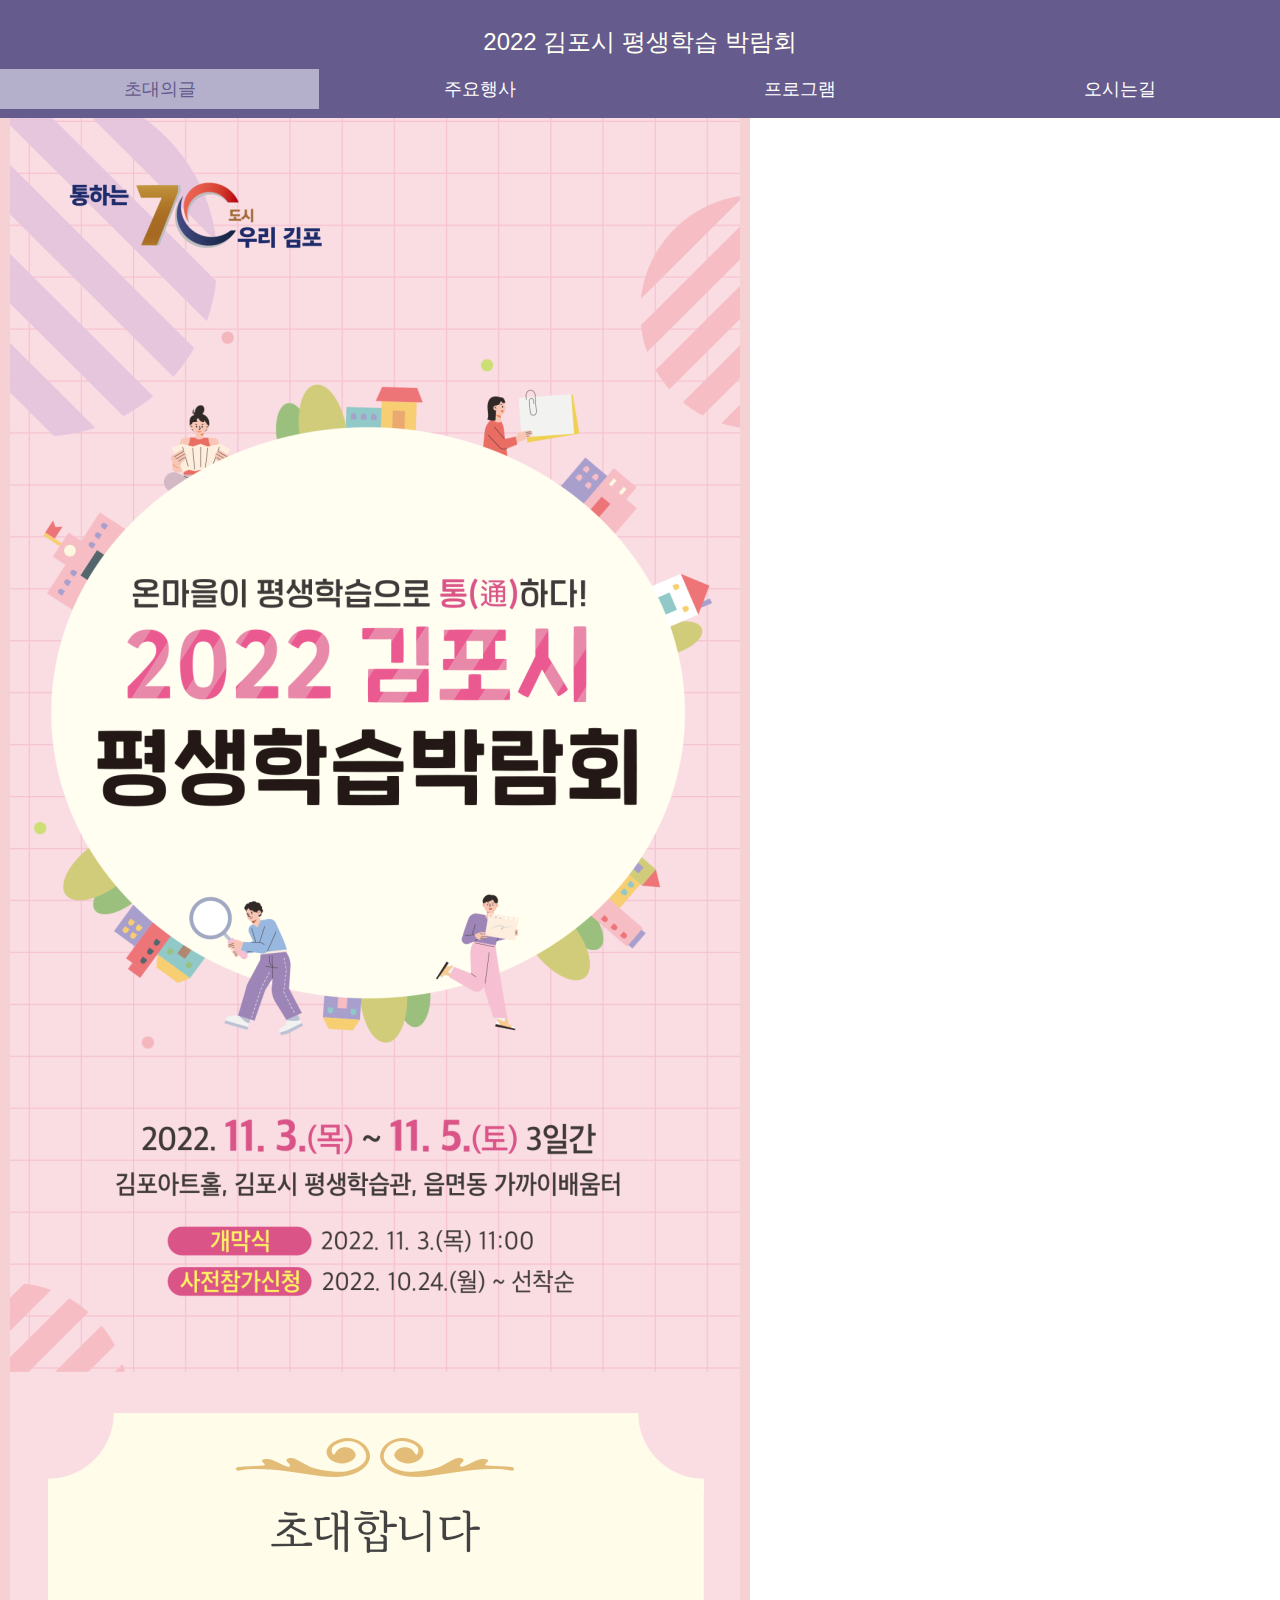
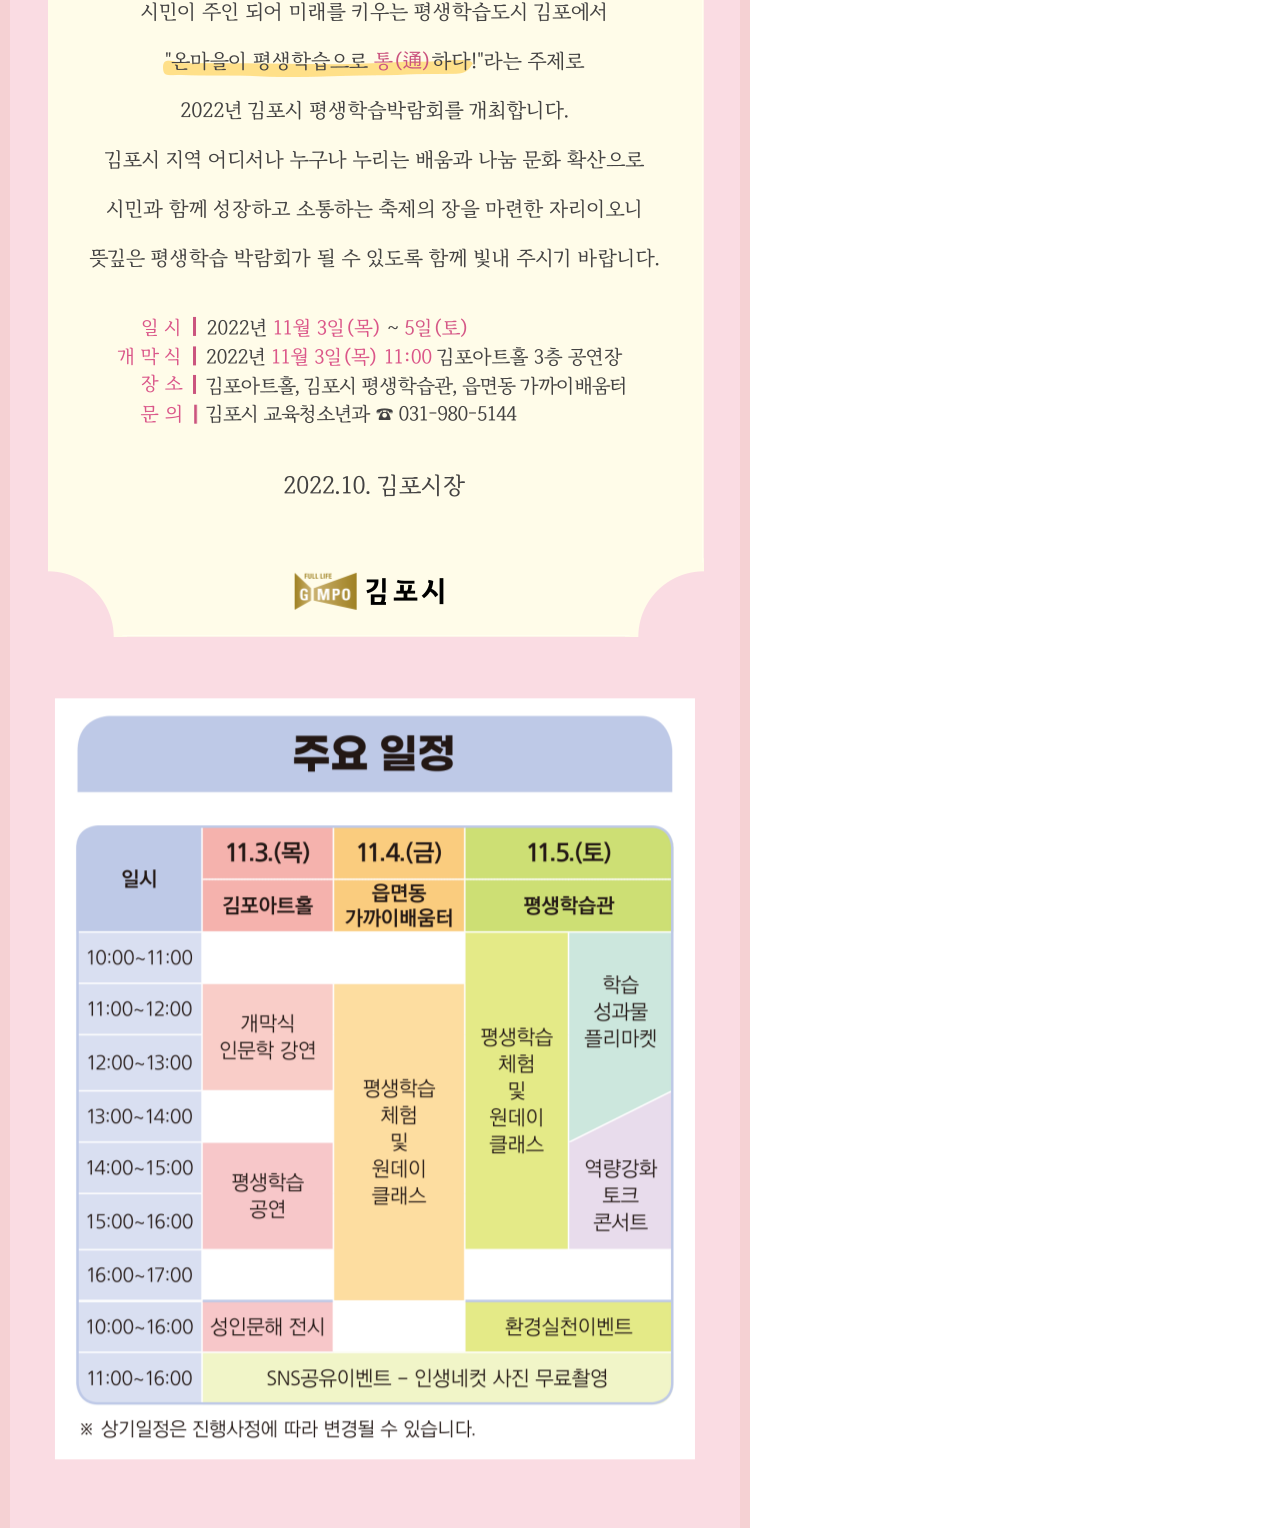
==== index.html @ 52c3a57b "Add files via upload" ====
<html doctype="html5">

<head>
	<meta charset="UTF-8" />
	<meta name="viewport" content="width=device-width,initial-scale=1.0,minimum-scale=1.0,maximum-scale=1.0,user-scalable=no,viewport-fit=cover"/>
	<link rel="stylesheet" type="text/css" href="./css/style.css"/>
</head>

<body>
	<div id="wrapper">
		<header>
			<div class="heading">2022 김포시 평생학습 박람회</div>
			<div class="nav container">
				<div class="item nav-item focus"><a href="./index.html">초대의글</a></div>
				<div class="item nav-item"><a href="./page2.html">주요행사</a></div>
				<div class="item nav-item"><a href="./page3.html">프로그램</a></div>
				<div class="item nav-item"><a href="./page4.html">오시는길</a></div>
			</div>
		</header>
		<div class="dummy-header"></div>
		<article class="cont ac01">
			<div class="image">
				<img src="imgs/page01.png"/>
			</div>
		</article>
	</div>
</body>

</html>
---- css/style.css ----
html, body, ul, ol, li, a, div, img, span, nav, article,
h1, h2, h3, h4, h5, h6, dd, dt, dl {
  margin: 0;
  padding: 0;
}

div.image {
  text-align: center;
}

#eventImage {
  margin: 40px 0;
}

img {
  max-width: 100%;
  max-height: auto;
}

img.mw {
  max-width: 90%;
}

h1, h2, h3, h4, h5, h6, body, div {
  font-family: "Noto Sans KR", "Noto Sans", "Malgul Gothic", sans-serif;
}

#wrapper {
  max-width: 750px;
  margin: 0px;
  padding: 0;
  width: 100%;
}

header .heading {
  text-align: center;
}

.dummy-header {
  margin: 0;
  padding: 0;
  height: 108px;
  background-color: #f5d1d3;
}

header {
  width: 100%;
  height: 108px;
  padding: 10px 0 0 0;
  position: fixed;
  left: 0px;
  top: 0px;
  z-index: 999;
  background-color: #655b8d;
}

header .heading {
  font-family: "Noto Sans KR", "Noto Sans", "Malgul Gothic", sans-serif;
  font-size: 24px;
  padding-top: 16px;
  color: #fffef1;
  margin-bottom: 0.2em;
}

header .nav {
  display: flex;
  flex-flow: row;
  justify-content: center;
  width: 100%;
  margin-top: 11px;
}

header .nav .item {
  text-align: center;
  flex-grow: 1;
  padding: 8px 0;
  background-color: #655b8d;
  color: red;
  margin-right: 1px;
}

header .nav .item a {
  font-size: 18px;
  text-align: center;
  text-decoration: none;
  color: #fff;
}

header .nav .item.focus {
  background-color: #b4afcb;
}

header .nav .item.focus a {
  color: #655b8d;
}

article {
  padding: 10em 0 auto 0;
  margin: 0;
  min-height: 800px;
  width: 100%;
}

article h1, article h2, article h3, article h4 {
  color: #655b8d;
}

article.ac01 {
  background-color: #f5d1d3;
}

article.ac02 {
  background-color: #fff;
}

article h1, article h2, article h3 {
  display: block;
  padding: 1em 0 0.4em 1em;
}

article .notebox {
  margin: 1em;
  padding: 1em;
  border-radius: 8px;
  border: 1px solid #655b8d;
  background-color: #fff;
  color: #655b8d;
}

.maps {
  width: 90%;
  padding: 5%;
  max-height: 500px;
}

.maps iframe {
  width: 100%;
  height: 100%;
}
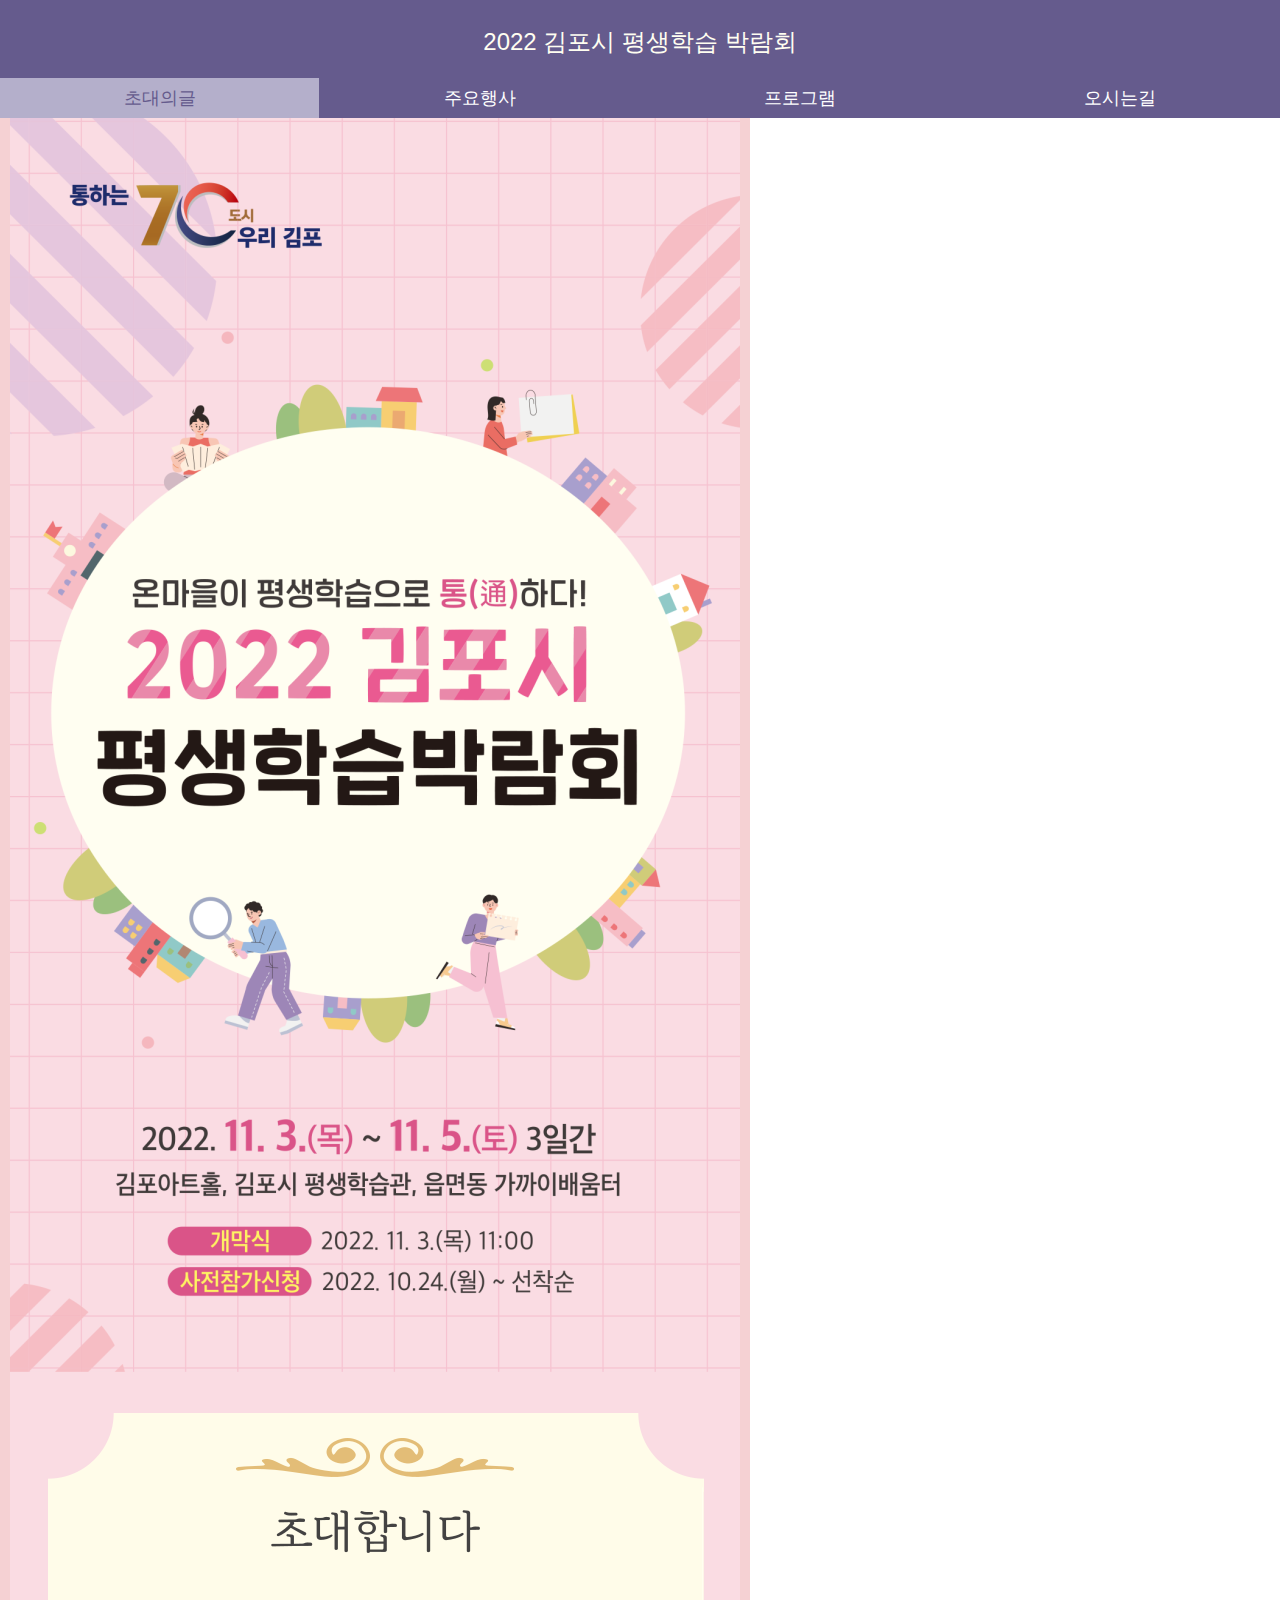
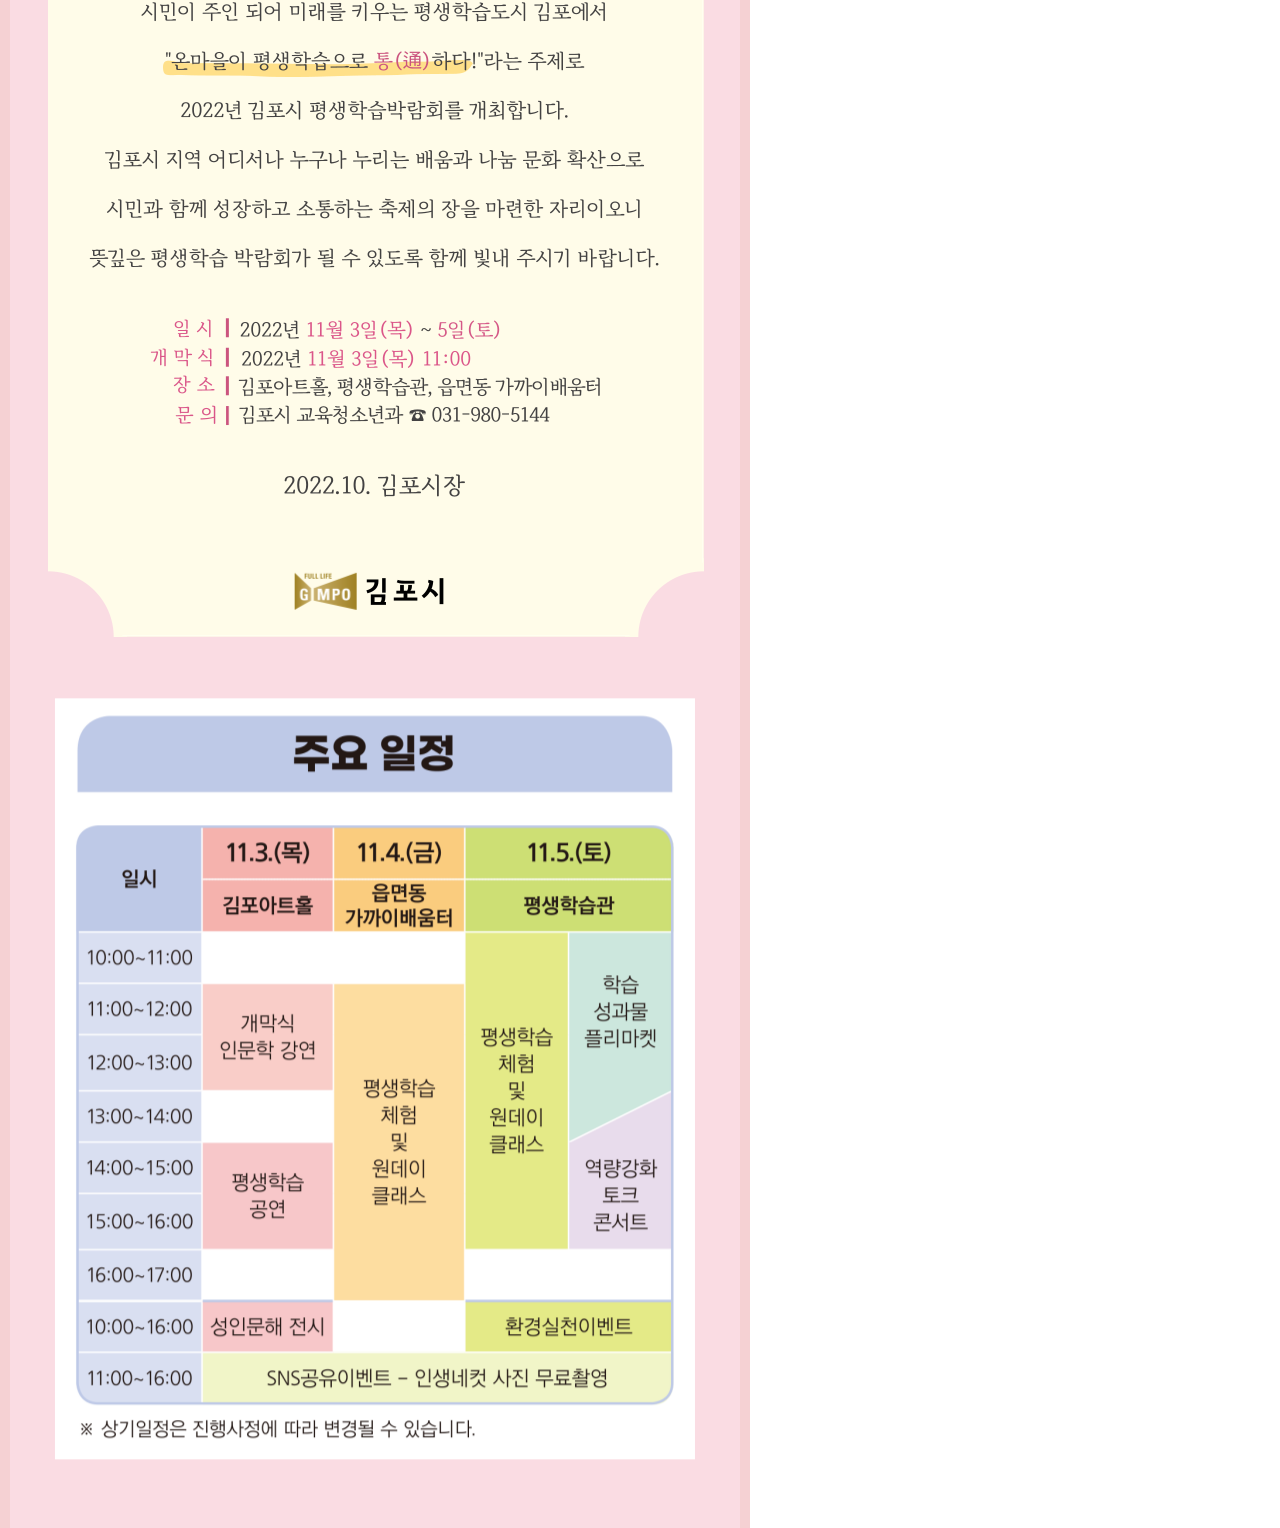
==== commit deb11e25: "Update index.html" ====
--- a/index.html
+++ b/index.html
@@ -3,6 +3,11 @@
 <head>
 	<meta charset="UTF-8" />
 	<meta name="viewport" content="width=device-width,initial-scale=1.0,minimum-scale=1.0,maximum-scale=1.0,user-scalable=no,viewport-fit=cover"/>
+	<meta property="og:url" content="http://gimpo-edu.github.io/index.html" />
+	<meta property="og:title" content="2022 김포시 평생학습 박람회" />
+	<meta property="og:description" content="11.3.(목) ~ 11.5.(토) 3일간 김포아트홀, 김포시 평생학습관, 읍면동 가까이배움터" />
+	<meta property="og:image" content="http://gimpo-edu.github.io/imgs/thumb.png" />
+	<title>2022 김포시 평생학습 박람회</title>
 	<link rel="stylesheet" type="text/css" href="./css/style.css"/>
 </head>
 
--- a/css/style.css
+++ b/css/style.css
@@ -62,7 +62,14 @@
   margin-bottom: 0.2em;
 }
 
+header .heading a {
+  text-decoration: none;
+  color: #fffef1;
+}
+
 header .nav {
+  position: absolute;
+  bottom: 0;
   display: flex;
   flex-flow: row;
   justify-content: center;
@@ -137,3 +144,4 @@
   width: 100%;
   height: 100%;
 }
+
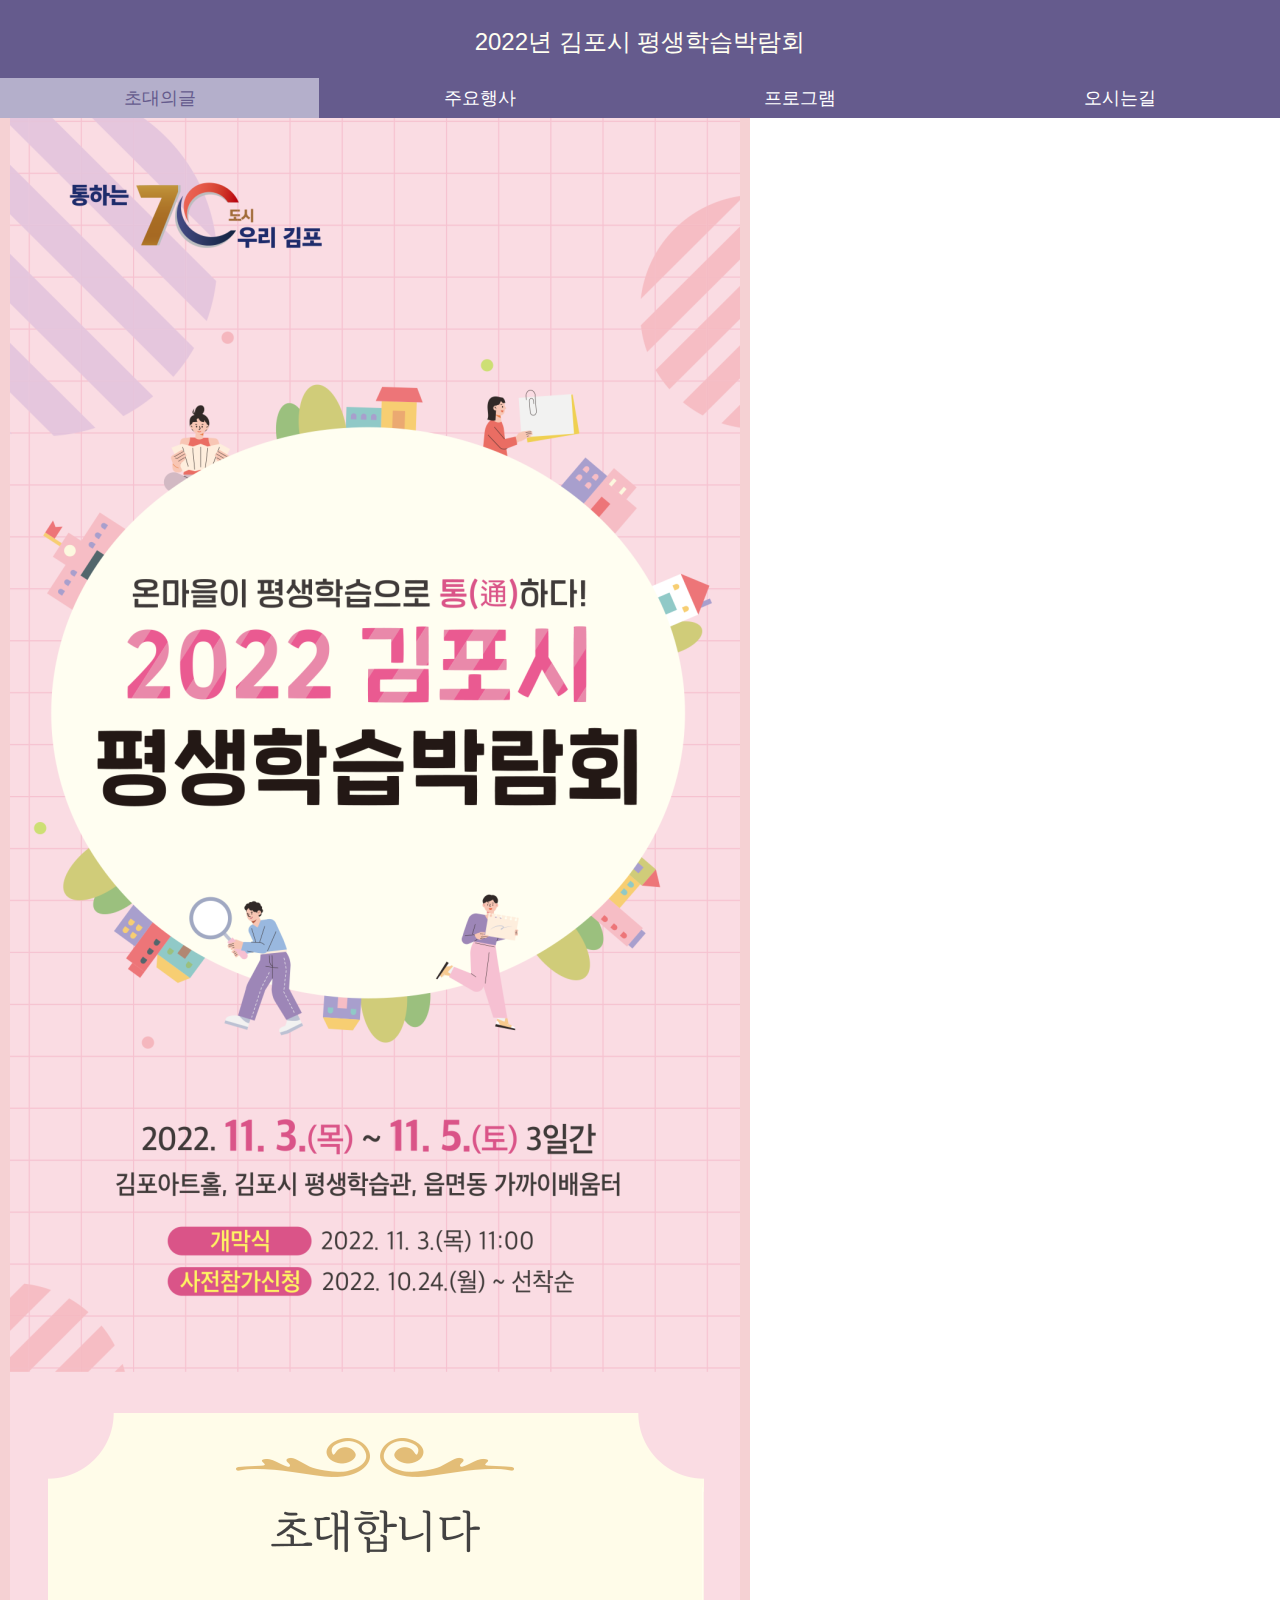
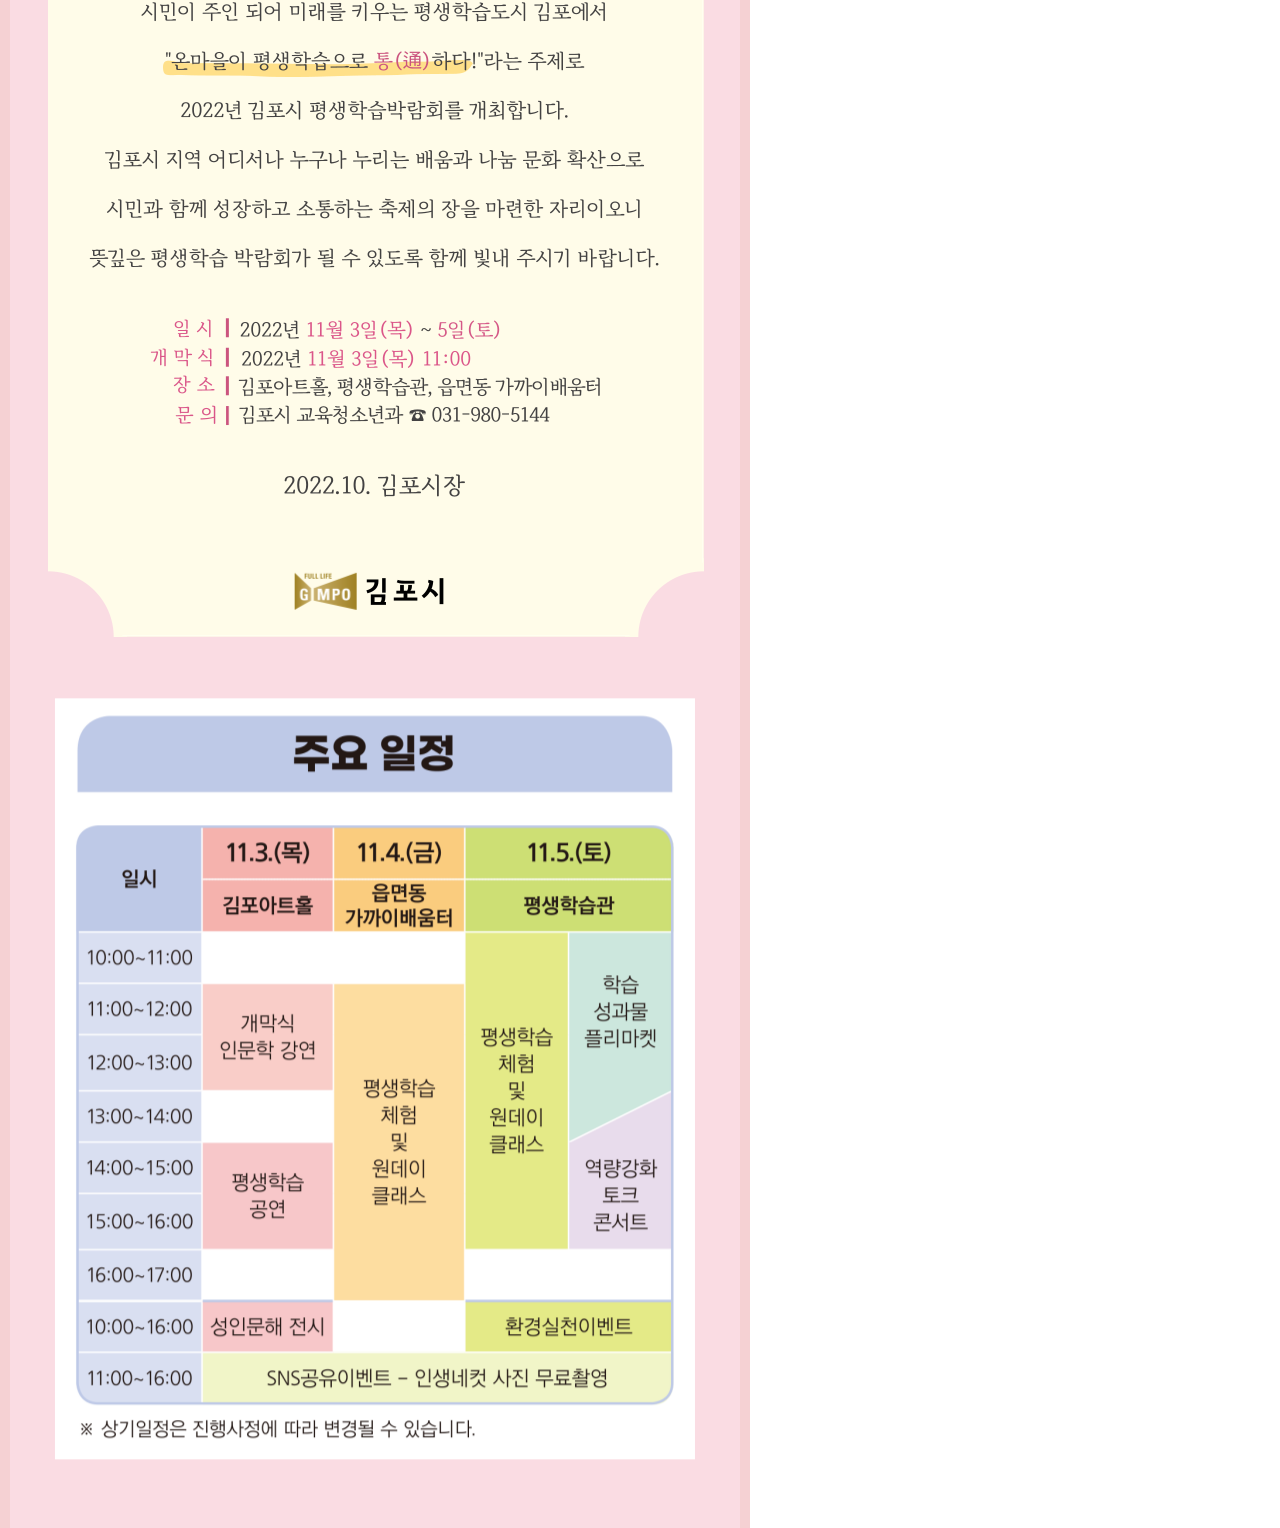
==== commit 6522e397: "Update index.html" ====
--- a/index.html
+++ b/index.html
@@ -3,10 +3,10 @@
 <head>
 	<meta charset="UTF-8" />
 	<meta name="viewport" content="width=device-width,initial-scale=1.0,minimum-scale=1.0,maximum-scale=1.0,user-scalable=no,viewport-fit=cover"/>
-	<meta property="og:url" content="http://gimpo-edu.github.io/index.html" />
-	<meta property="og:title" content="2022 김포시 평생학습 박람회" />
+	<meta property="og:url" content="https://gimpo-edu.github.io/index.html" />
+	<meta property="og:title" content="2022년 김포시 평생학습박람회" />
 	<meta property="og:description" content="11.3.(목) ~ 11.5.(토) 3일간 김포아트홀, 김포시 평생학습관, 읍면동 가까이배움터" />
-	<meta property="og:image" content="http://gimpo-edu.github.io/imgs/thumb.png" />
+	<meta property="og:image" content="https://gimpo-edu.github.io/imgs/thumb.png" />
 	<title>2022 김포시 평생학습 박람회</title>
 	<link rel="stylesheet" type="text/css" href="./css/style.css"/>
 </head>
@@ -14,7 +14,7 @@
 <body>
 	<div id="wrapper">
 		<header>
-			<div class="heading">2022 김포시 평생학습 박람회</div>
+			<div class="heading">2022년 김포시 평생학습박람회</div>
 			<div class="nav container">
 				<div class="item nav-item focus"><a href="./index.html">초대의글</a></div>
 				<div class="item nav-item"><a href="./page2.html">주요행사</a></div>
